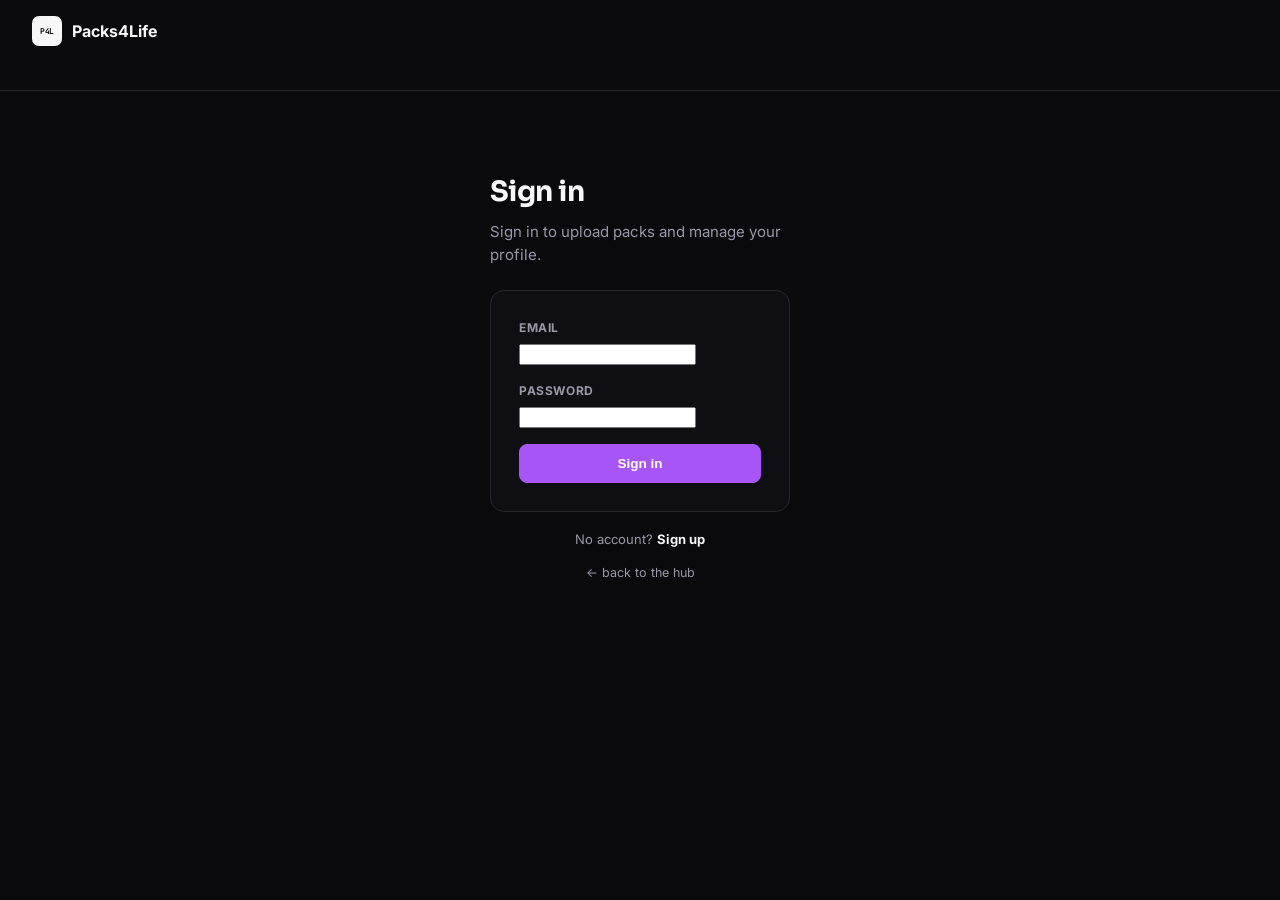
==== login.html @ b9a69ee3 "Black purple theme, categories, profiles, account switching, bug fixes" ====
<!DOCTYPE html>
<html lang="en">
<head>
<meta charset="UTF-8">
<meta name="viewport" content="width=device-width, initial-scale=1.0">
<title>Sign in — Packs4Life</title>
<link href="https://fonts.googleapis.com/css2?family=Sora:wght@600;700;800&family=Inter:wght@400;500;600;700&family=JetBrains+Mono:wght@500;700&display=swap" rel="stylesheet">
<link rel="stylesheet" href="/assets/style.css">
</head>
<body>
<div class="shell" style="grid-template-columns:1fr;">
  <div>
    <div class="topbar">
      <a class="brand" href="/index.html" style="text-decoration:none;">
        <div class="brand-mark"></div>
        <div><div class="brand-name">Packs4Life</div></div>
      </a>
    </div>

    <main class="main" style="max-width:380px;margin:0 auto;padding-top:80px;">
      <h1 style="font-size:28px;">Sign in</h1>
      <p style="color:var(--muted);margin-top:8px;">Sign in to upload packs and manage your profile.</p>

      <form class="panel" id="login-form" style="margin-top:24px;">
        <div class="field">
          <label for="email">Email</label>
          <input type="email" id="email" required autocomplete="email">
        </div>
        <div class="field">
          <label for="password">Password</label>
          <input type="password" id="password" required autocomplete="current-password">
        </div>
        <button type="submit" class="btn btn-primary" style="width:100%;justify-content:center;" id="submit-btn">Sign in</button>
        <div class="form-msg" id="form-msg"></div>
      </form>

      <p style="text-align:center;margin-top:18px;color:var(--muted);font-size:13px;">
        No account? <a href="/signup.html" style="color:var(--text);font-weight:700;">Sign up</a>
      </p>
      <a href="/index.html" style="display:block;text-align:center;margin-top:14px;color:var(--muted);font-size:12.5px;">← back to the hub</a>
    </main>
  </div>
</div>

<script>
const returnTo = new URLSearchParams(location.search).get("return_to") || "/profile.html";

document.getElementById("login-form").addEventListener("submit", async (e) => {
  e.preventDefault();
  const btn = document.getElementById("submit-btn");
  const msg = document.getElementById("form-msg");
  btn.disabled = true;
  btn.textContent = "Signing in…";

  try {
    const res = await fetch("/api/auth/login", {
      method: "POST",
      headers: { "content-type": "application/json" },
      body: JSON.stringify({
        email: document.getElementById("email").value.trim(),
        password: document.getElementById("password").value,
      }),
    });
    const data = await res.json();
    if (!res.ok) throw new Error(data.error || "Could not sign in.");
    location.href = returnTo;
  } catch (err) {
    msg.textContent = err.message;
    msg.className = "form-msg show err";
    btn.disabled = false;
    btn.textContent = "Sign in";
  }
});
</script>
</body>
</html>
---- assets/style.css ----
/* Packs4Life — design tokens
   =========================================================
   QUICK CUSTOMIZATION GUIDE
   - Colors: everything below in :root. --accent is the purple used
     for buttons, active states, and links throughout the site.
   - Fonts: swap the Google Fonts <link> in each HTML file's <head>,
     then update the font-family values just below.
   - Logo: the "P4L" mark is plain text in .brand-mark::before below —
     change the word or swap it for an <img> in the HTML instead.
   - Category badge colors are separate from the site accent, set
     further down under "category tags" — they stay fixed so packs
     are distinguishable regardless of the site theme.
   ========================================================= */
:root {
  --bg: #0a0a0d;
  --panel: #0f0f13;
  --panel-2: #15151a;
  --line: #26262e;
  --text: #f7f7f8;
  --muted: #9a97a8;
  --muted-2: #6f6c7d;
  --accent: #a855f7;
  --accent-hover: #9333ea;
  --accent-soft: #c084fc;
  --success: #22c55e;
  --warning: #facc15;
  --danger: #ef4444;

  /* old variable names kept as aliases so nothing else has to change */
  --lime: var(--accent);
  --lime-dim: var(--accent-hover);
  --teal: var(--accent-soft);
  --radius: 10px;
}

* { box-sizing: border-box; }

html { scroll-behavior: smooth; }

body {
  margin: 0;
  background: var(--bg);
  color: var(--text);
  font-family: 'Inter', system-ui, sans-serif;
  font-size: 15px;
  line-height: 1.5;
}

h1, h2, h3, h4 {
  font-family: 'Sora', 'Inter', sans-serif;
  margin: 0;
  letter-spacing: -0.02em;
}

a { color: inherit; text-decoration: none; }

.mono {
  font-family: 'JetBrains Mono', monospace;
  letter-spacing: 0.02em;
}

/* ---------- layout shell ---------- */
.shell {
  display: grid;
  grid-template-columns: 240px 1fr;
  min-height: 100vh;
}

.sidebar {
  background: var(--panel);
  border-right: 1px solid var(--line);
  padding: 22px 18px;
  display: flex;
  flex-direction: column;
  position: sticky;
  top: 0;
  height: 100vh;
}

.brand {
  display: flex;
  align-items: center;
  gap: 10px;
  margin-bottom: 28px;
}

.brand-mark {
  width: 30px;
  height: 30px;
  border-radius: 7px;
  background: var(--text);
  flex-shrink: 0;
  position: relative;
  display: flex;
  align-items: center;
  justify-content: center;
}
.brand-mark::before {
  content: "P4L";
  font-family: 'JetBrains Mono', monospace;
  font-size: 8px;
  font-weight: 700;
  letter-spacing: -0.03em;
  color: var(--bg);
}

.brand-name { font-size: 16px; font-weight: 700; }
.brand-sub { font-size: 11.5px; color: var(--muted); margin-top: 1px; }

.nav-label {
  font-size: 10.5px;
  letter-spacing: 0.12em;
  text-transform: uppercase;
  color: var(--muted);
  margin: 18px 8px 8px;
}

.nav-item {
  display: flex;
  align-items: center;
  gap: 10px;
  padding: 9px 10px;
  border-radius: 8px;
  color: var(--muted);
  font-size: 13.5px;
  font-weight: 600;
  margin-bottom: 2px;
}
.nav-item svg { width: 16px; height: 16px; opacity: 0.8; flex-shrink: 0; }
.nav-item:hover { background: var(--panel); color: var(--text); }
.nav-item.active {
  color: var(--text);
  background: rgba(168,85,247,0.08);
  border: 1px solid rgba(168,85,247,0.25);
}
.nav-item.active .dot { background: var(--lime); }
.dot { width: 6px; height: 6px; border-radius: 50%; background: var(--line); margin-left: auto; flex-shrink: 0; }

.sidebar-foot { margin-top: auto; }

.side-cta {
  display: flex;
  align-items: center;
  gap: 10px;
  padding: 11px 12px;
  border-radius: 9px;
  background: linear-gradient(135deg, rgba(168,85,247,0.12), rgba(168,85,247,0.08));
  border: 1px solid rgba(168,85,247,0.25);
  font-weight: 700;
  font-size: 13px;
}

/* ---------- topbar ---------- */
.topbar {
  display: flex;
  align-items: center;
  justify-content: space-between;
  padding: 16px 32px;
  border-bottom: 1px solid var(--line);
}
.tabs { display: flex; gap: 4px; }
.tab {
  padding: 7px 14px;
  border-radius: 7px;
  font-size: 13.5px;
  font-weight: 600;
  color: var(--muted);
  border: 1px solid transparent;
}
.tab.active { color: var(--lime); background: rgba(168,85,247,0.08); border-color: rgba(168,85,247,0.22); }
.tab:hover:not(.active) { color: var(--text); }

.status-pill {
  display: flex;
  align-items: center;
  gap: 6px;
  font-size: 11.5px;
  color: var(--muted);
  padding: 5px 10px;
  border: 1px solid var(--line);
  border-radius: 20px;
}
.status-pill .blip { width: 6px; height: 6px; border-radius: 50%; background: var(--success); box-shadow: 0 0 0 3px rgba(34,197,94,0.15); }

.main { padding: 48px 40px 80px; max-width: 1180px; }

/* ---------- hero ---------- */
.eyebrow {
  display: inline-flex;
  align-items: center;
  gap: 7px;
  font-size: 11px;
  font-weight: 700;
  letter-spacing: 0.08em;
  text-transform: uppercase;
  color: var(--lime);
  background: rgba(168,85,247,0.08);
  border: 1px solid rgba(168,85,247,0.22);
  padding: 6px 12px;
  border-radius: 20px;
}
.eyebrow .blip { width: 6px; height: 6px; border-radius: 50%; background: var(--lime); }

.hero h1 {
  font-size: 62px;
  font-weight: 800;
  margin-top: 20px;
  line-height: 1.02;
}
.hero h1 span { color: var(--lime); }

.hero p {
  color: var(--muted);
  max-width: 520px;
  margin-top: 16px;
  font-size: 15px;
}

.hero-actions { display: flex; gap: 10px; margin-top: 26px; }

.btn {
  display: inline-flex;
  align-items: center;
  gap: 8px;
  padding: 11px 18px;
  border-radius: 8px;
  font-weight: 700;
  font-size: 13.5px;
  border: 1px solid var(--line);
  cursor: pointer;
}
.btn-primary { background: var(--accent); color: #ffffff; border-color: var(--accent); box-shadow: 0 0 0 rgba(168,85,247,0); transition: background .15s ease, box-shadow .2s ease, border-color .15s ease; }
.btn-primary:hover { background: var(--accent-hover); border-color: var(--accent-hover); box-shadow: 0 0 24px rgba(168,85,247,0.35); }
.btn-ghost { background: transparent; color: var(--text); }
.btn-ghost:hover { border-color: var(--muted); }

/* stat strip */
.stat-strip {
  display: flex;
  gap: 40px;
  margin-top: 46px;
  padding-top: 26px;
  border-top: 1px solid var(--line);
}
.stat-num { font-family: 'JetBrains Mono', monospace; font-size: 24px; font-weight: 700; color: var(--text); }
.stat-label { font-size: 11.5px; color: var(--muted); margin-top: 2px; }

/* ---------- section header ---------- */
.section-head {
  display: flex;
  align-items: baseline;
  gap: 14px;
  margin: 64px 0 20px;
}
.section-head .kicker {
  font-size: 11px;
  letter-spacing: 0.12em;
  text-transform: uppercase;
  color: var(--muted);
  font-weight: 700;
}
.section-head .rule { flex: 1; height: 1px; background: var(--line); }
.section-head .action { font-size: 12.5px; color: var(--lime); font-weight: 700; }

/* ---------- pack grid / cards ---------- */
.grid {
  display: grid;
  grid-template-columns: repeat(auto-fill, minmax(270px, 1fr));
  gap: 16px;
}

.card {
  background: var(--panel-2);
  border: 1px solid var(--line);
  border-radius: var(--radius);
  padding: 20px;
  display: flex;
  flex-direction: column;
  gap: 10px;
  transition: border-color .15s ease, transform .15s ease, box-shadow .15s ease;
}
.card:hover {
  border-color: rgba(168,85,247,0.35);
  transform: translateY(-2px);
  box-shadow: 0 8px 24px rgba(0,0,0,0.35);
}

/* category tags — each category gets its own fixed color, independent
   of the site accent, so packs stay visually distinguishable at a
   glance in the grid. Add a new one by adding a .category-x rule here
   and an <option>/checkbox with data-category="x" in upload.html. */
.category-tags { display: flex; flex-wrap: wrap; gap: 6px; }
.cat-tag {
  display: inline-flex;
  align-items: center;
  gap: 5px;
  font-size: 10.5px;
  font-weight: 700;
  padding: 3px 9px;
  border-radius: 20px;
  border: 1px solid var(--line);
}
.cat-tag.category-pvp { color: #4ade80; background: rgba(74,222,128,0.1); border-color: rgba(74,222,128,0.3); }
.cat-tag.category-fps { color: #60a5fa; background: rgba(96,165,250,0.1); border-color: rgba(96,165,250,0.3); }
.cat-tag.category-gui { color: #c084fc; background: rgba(192,132,252,0.1); border-color: rgba(192,132,252,0.3); }
.cat-tag.category-faithful { color: #fb923c; background: rgba(251,146,60,0.1); border-color: rgba(251,146,60,0.3); }
.cat-tag.category-horror { color: #f87171; background: rgba(248,113,113,0.1); border-color: rgba(248,113,113,0.3); }

.category-picker { display: flex; flex-wrap: wrap; gap: 8px; }
.category-option {
  display: inline-flex;
  align-items: center;
  gap: 6px;
  padding: 8px 12px;
  border-radius: 8px;
  border: 1px solid var(--line);
  background: var(--bg);
  font-size: 12.5px;
  font-weight: 600;
  color: var(--muted);
  cursor: pointer;
}
.category-option input { accent-color: var(--accent); }
.category-option.checked { color: var(--text); border-color: rgba(168,85,247,0.4); background: rgba(168,85,247,0.08); }

.card-top { display: flex; align-items: center; justify-content: space-between; gap: 8px; }

.tag {
  font-size: 10.5px;
  font-weight: 700;
  letter-spacing: 0.06em;
  text-transform: uppercase;
  padding: 4px 9px;
  border-radius: 20px;
  background: rgba(168,85,247,0.1);
  color: var(--lime);
  border: 1px solid rgba(168,85,247,0.22);
}
.tag.muted { background: var(--panel-2); color: var(--muted); border-color: var(--line); }

.pixel-icon { display: grid; grid-template-columns: repeat(4,5px); grid-template-rows: repeat(4,5px); gap: 1px; flex-shrink: 0; }
.pixel-icon i { display: block; border-radius: 1px; background: var(--line); }

.card h3 { font-size: 17px; font-weight: 700; }
.card p { color: var(--muted); font-size: 13px; margin: 0; flex: 1; }

.card-meta {
  display: flex;
  align-items: center;
  gap: 12px;
  font-size: 11.5px;
  color: var(--muted);
  font-family: 'JetBrains Mono', monospace;
  border-top: 1px solid var(--line);
  padding-top: 10px;
  margin-top: 2px;
}
.card-meta span { display: flex; align-items: center; gap: 5px; }

.card-cta {
  color: var(--lime);
  font-weight: 700;
  font-size: 13px;
  display: flex;
  align-items: center;
  gap: 6px;
}

.card.disabled { opacity: 0.5; }
.card.disabled:hover { transform: none; border-color: var(--line); }

/* ---------- links row ---------- */
.link-row { display: grid; grid-template-columns: 1fr 1fr; gap: 14px; }
.link-card {
  display: flex;
  align-items: center;
  justify-content: space-between;
  padding: 16px 18px;
  background: var(--panel);
  border: 1px solid var(--line);
  border-radius: var(--radius);
}
.link-card:hover { border-color: rgba(168,85,247,0.3); }
.link-left { display: flex; align-items: center; gap: 12px; }
.link-icon {
  width: 36px; height: 36px; border-radius: 8px;
  display: flex; align-items: center; justify-content: center;
  background: rgba(168,85,247,0.1); color: var(--lime);
}
.link-title { font-weight: 700; font-size: 13.5px; }
.link-sub { font-size: 12px; color: var(--muted); }

/* ---------- upload panel ---------- */
.panel {
  background: var(--panel);
  border: 1px solid var(--line);
  border-radius: 14px;
  padding: 28px;
}

.field { margin-bottom: 16px; }
.field label {
  display: block;
  font-size: 12px;
  font-weight: 700;
  color: var(--muted);
  margin-bottom: 6px;
  text-transform: uppercase;
  letter-spacing: 0.05em;
}
.field input[type=text],
.field textarea,
.field select {
  width: 100%;
  background: var(--bg);
  border: 1px solid var(--line);
  border-radius: 8px;
  padding: 10px 12px;
  color: var(--text);
  font-family: inherit;
  font-size: 13.5px;
}
.field textarea { resize: vertical; min-height: 80px; }
.field input:focus, .field textarea:focus, .field select:focus {
  outline: none; border-color: var(--lime);
}

.dropzone {
  border: 1.5px dashed var(--line);
  border-radius: 10px;
  padding: 30px 20px;
  text-align: center;
  cursor: pointer;
  transition: border-color .15s ease, background .15s ease;
}
.dropzone:hover, .dropzone.drag { border-color: var(--lime); background: rgba(168,85,247,0.04); }
.dropzone .zip-name { color: var(--lime); font-weight: 700; margin-top: 6px; font-size: 13px; }
.dropzone p { color: var(--muted); font-size: 12.5px; margin: 4px 0 0; }

.form-msg { font-size: 13px; margin-top: 14px; padding: 10px 12px; border-radius: 8px; display: none; }
.form-msg.show { display: block; }
.form-msg.ok { background: rgba(34,197,94,0.1); color: var(--success); border: 1px solid rgba(34,197,94,0.25); }
.form-msg.err { background: rgba(239,68,68,0.1); color: var(--danger); border: 1px solid rgba(239,68,68,0.25); }

.progress-track { height: 6px; background: var(--bg); border-radius: 20px; overflow: hidden; margin-top: 12px; display: none; }
.progress-track.show { display: block; }
.progress-fill { height: 100%; width: 0%; background: linear-gradient(90deg, var(--lime), var(--teal)); transition: width .15s ease; }

/* search / filter bar */
.filter-bar { display: flex; gap: 10px; margin-bottom: 22px; flex-wrap: wrap; }
.filter-bar input[type=search] {
  flex: 1; min-width: 200px;
  background: var(--panel); border: 1px solid var(--line);
  border-radius: 8px; padding: 10px 14px; color: var(--text); font-size: 13.5px;
}
.filter-bar input[type=search]:focus { outline: none; border-color: var(--lime); }
.chip {
  padding: 9px 14px; border-radius: 8px; border: 1px solid var(--line);
  color: var(--muted); font-size: 12.5px; font-weight: 700; cursor: pointer; background: var(--panel);
}
.chip.active { color: var(--lime); border-color: rgba(168,85,247,0.4); background: rgba(168,85,247,0.08); }

.empty-state { text-align: center; padding: 60px 20px; color: var(--muted); }
.empty-state h3 { color: var(--text); margin-bottom: 6px; }

footer.foot { border-top: 1px solid var(--line); padding: 20px 32px; color: var(--muted); font-size: 12px; display: flex; justify-content: space-between; }

@media (max-width: 860px) {
  .shell { grid-template-columns: 1fr; }
  .sidebar { position: relative; height: auto; }
  .hero h1 { font-size: 40px; }
  .link-row { grid-template-columns: 1fr; }
  .main { padding: 28px 18px 60px; }
}

@media (prefers-reduced-motion: reduce) {
  * { transition: none !important; scroll-behavior: auto !important; }
}
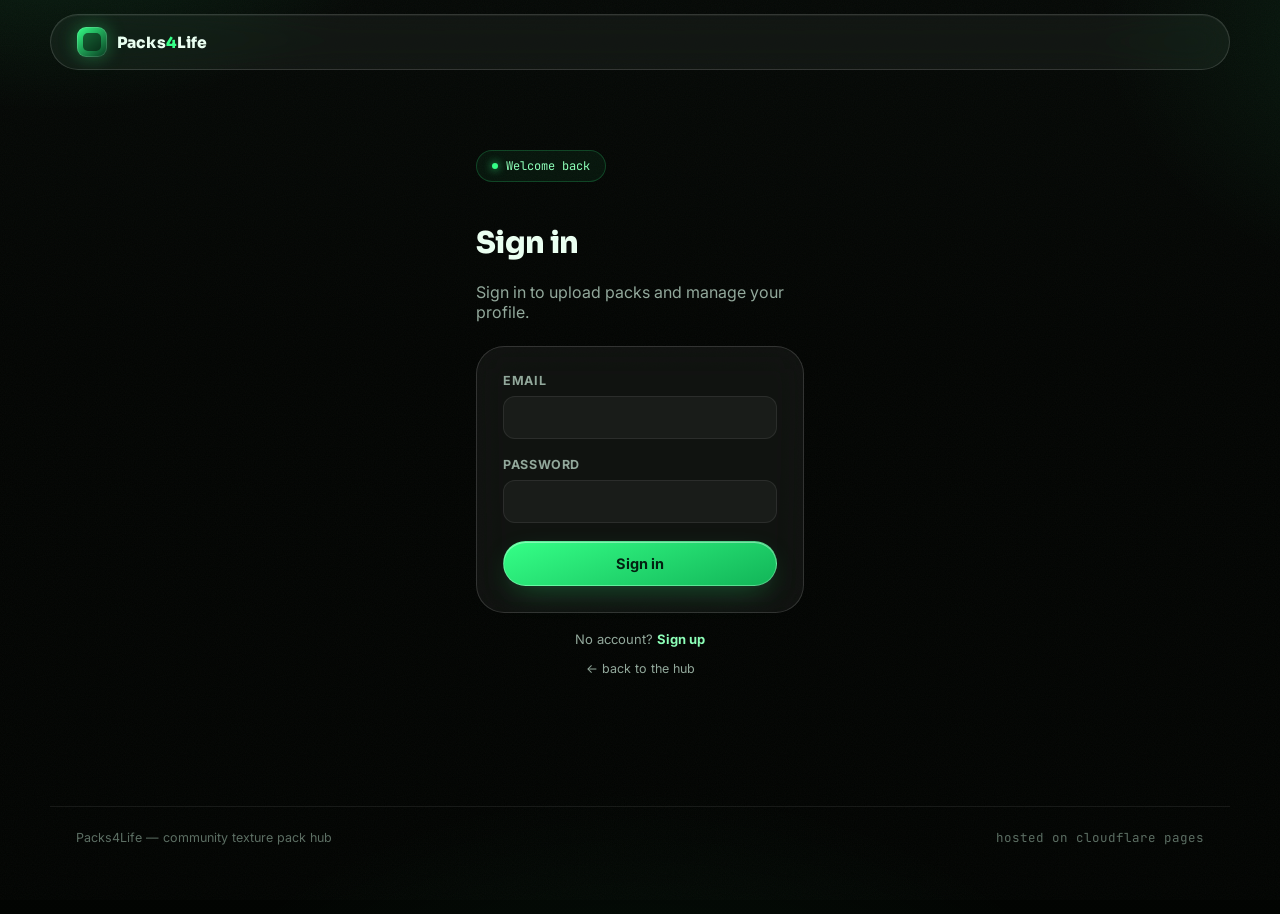
==== commit f74a48f0: "Full redesign: liquid glass theme" ====
--- a/login.html
+++ b/login.html
@@ -8,38 +8,42 @@
 <link rel="stylesheet" href="/assets/style.css">
 </head>
 <body>
-<div class="shell" style="grid-template-columns:1fr;">
-  <div>
-    <div class="topbar">
-      <a class="brand" href="/index.html" style="text-decoration:none;">
-        <div class="brand-mark"></div>
-        <div><div class="brand-name">Packs4Life</div></div>
-      </a>
-    </div>
+<div class="shell">
+  <div class="topbar glass">
+    <a class="brand" href="/index.html" style="text-decoration:none;">
+      <div class="brand-mark"></div>
+      <div class="brand-name">Packs<span>4</span>Life</div>
+    </a>
+  </div>
 
-    <main class="main" style="max-width:380px;margin:0 auto;padding-top:80px;">
-      <h1 style="font-size:28px;">Sign in</h1>
-      <p style="color:var(--muted);margin-top:8px;">Sign in to upload packs and manage your profile.</p>
+  <main class="main" style="max-width:380px;margin:0 auto;padding-top:80px;">
+    <span class="eyebrow"><span class="blip"></span> Welcome back</span>
+    <h1 style="font-family:var(--font-display);font-weight:800;font-size:30px;margin-top:16px;letter-spacing:-.02em;">Sign in</h1>
+    <p style="color:var(--muted);margin-top:8px;">Sign in to upload packs and manage your profile.</p>
 
-      <form class="panel" id="login-form" style="margin-top:24px;">
-        <div class="field">
-          <label for="email">Email</label>
-          <input type="email" id="email" required autocomplete="email">
-        </div>
-        <div class="field">
-          <label for="password">Password</label>
-          <input type="password" id="password" required autocomplete="current-password">
-        </div>
-        <button type="submit" class="btn btn-primary" style="width:100%;justify-content:center;" id="submit-btn">Sign in</button>
-        <div class="form-msg" id="form-msg"></div>
-      </form>
+    <form class="panel" id="login-form" style="margin-top:24px;">
+      <div class="field">
+        <label for="email">Email</label>
+        <input type="email" id="email" required autocomplete="email">
+      </div>
+      <div class="field">
+        <label for="password">Password</label>
+        <input type="password" id="password" required autocomplete="current-password">
+      </div>
+      <button type="submit" class="btn btn-primary" style="width:100%;justify-content:center;" id="submit-btn">Sign in</button>
+      <div class="form-msg" id="form-msg"></div>
+    </form>
 
-      <p style="text-align:center;margin-top:18px;color:var(--muted);font-size:13px;">
-        No account? <a href="/signup.html" style="color:var(--text);font-weight:700;">Sign up</a>
-      </p>
-      <a href="/index.html" style="display:block;text-align:center;margin-top:14px;color:var(--muted);font-size:12.5px;">← back to the hub</a>
-    </main>
-  </div>
+    <p style="text-align:center;margin-top:18px;color:var(--muted);font-size:13px;">
+      No account? <a href="/signup.html" style="color:var(--green-soft);font-weight:700;">Sign up</a>
+    </p>
+    <a href="/index.html" style="display:block;text-align:center;margin-top:14px;color:var(--muted);font-size:12.5px;">← back to the hub</a>
+  </main>
+
+  <footer class="foot">
+    <span>Packs4Life — community texture pack hub</span>
+    <span class="mono">hosted on cloudflare pages</span>
+  </footer>
 </div>
 
 <script>
--- a/assets/style.css
+++ b/assets/style.css
@@ -1,478 +1,354 @@
-/* Packs4Life — design tokens
-   =========================================================
-   QUICK CUSTOMIZATION GUIDE
-   - Colors: everything below in :root. --accent is the purple used
-     for buttons, active states, and links throughout the site.
-   - Fonts: swap the Google Fonts <link> in each HTML file's <head>,
-     then update the font-family values just below.
-   - Logo: the "P4L" mark is plain text in .brand-mark::before below —
-     change the word or swap it for an <img> in the HTML instead.
-   - Category badge colors are separate from the site accent, set
-     further down under "category tags" — they stay fixed so packs
-     are distinguishable regardless of the site theme.
-   ========================================================= */
-:root {
-  --bg: #0a0a0d;
-  --panel: #0f0f13;
-  --panel-2: #15151a;
-  --line: #26262e;
-  --text: #f7f7f8;
-  --muted: #9a97a8;
-  --muted-2: #6f6c7d;
-  --accent: #a855f7;
-  --accent-hover: #9333ea;
-  --accent-soft: #c084fc;
-  --success: #22c55e;
-  --warning: #facc15;
-  --danger: #ef4444;
-
-  /* old variable names kept as aliases so nothing else has to change */
-  --lime: var(--accent);
-  --lime-dim: var(--accent-hover);
-  --teal: var(--accent-soft);
-  --radius: 10px;
-}
-
-* { box-sizing: border-box; }
-
-html { scroll-behavior: smooth; }
-
-body {
-  margin: 0;
-  background: var(--bg);
+/* ==========================================================================
+   Packs4Life — Liquid Glass theme (v2, full redo)
+   Black + Green (primary) / White (accent)
+   ========================================================================== */
+
+:root{
+  --bg-0: #030503;
+  --bg-1: #060a07;
+
+  --green: #35ff87;
+  --green-soft: #8dffb8;
+  --green-dim: #12b558;
+  --green-deep: #073a1f;
+  --green-glow: rgba(53,255,135,.35);
+
+  --white: #f4fff7;
+  --text: #eafff1;
+  --muted: #92a89b;
+  --muted-dim: #5c6e63;
+  --line: rgba(255,255,255,.1);
+
+  --glass: rgba(255,255,255,.05);
+  --glass-strong: rgba(255,255,255,.09);
+  --glass-border: rgba(255,255,255,.14);
+  --glass-border-soft: rgba(255,255,255,.08);
+
+  --radius-lg: 28px;
+  --radius-md: 18px;
+  --radius-sm: 12px;
+
+  --font-display: 'Sora', system-ui, sans-serif;
+  --font-body: 'Inter', system-ui, sans-serif;
+  --font-mono: 'JetBrains Mono', ui-monospace, monospace;
+
+  --spectrum: linear-gradient(90deg,
+    #ff5f6d, #ffc371, #f6ff5f, #7dffb3, #35ff87, #5fd0ff, #7d8bff, #d15fff, #ff5fa8, #ff5f6d);
+}
+
+*{ box-sizing: border-box; }
+html{ scroll-behavior: smooth; }
+
+body{
+  margin:0; min-height:100vh;
+  font-family: var(--font-body);
   color: var(--text);
-  font-family: 'Inter', system-ui, sans-serif;
-  font-size: 15px;
-  line-height: 1.5;
-}
-
-h1, h2, h3, h4 {
-  font-family: 'Sora', 'Inter', sans-serif;
-  margin: 0;
-  letter-spacing: -0.02em;
-}
-
-a { color: inherit; text-decoration: none; }
-
-.mono {
-  font-family: 'JetBrains Mono', monospace;
-  letter-spacing: 0.02em;
-}
-
-/* ---------- layout shell ---------- */
-.shell {
-  display: grid;
-  grid-template-columns: 240px 1fr;
-  min-height: 100vh;
-}
-
-.sidebar {
-  background: var(--panel);
-  border-right: 1px solid var(--line);
-  padding: 22px 18px;
-  display: flex;
-  flex-direction: column;
-  position: sticky;
-  top: 0;
-  height: 100vh;
-}
-
-.brand {
-  display: flex;
-  align-items: center;
-  gap: 10px;
-  margin-bottom: 28px;
-}
-
-.brand-mark {
-  width: 30px;
-  height: 30px;
-  border-radius: 7px;
-  background: var(--text);
-  flex-shrink: 0;
-  position: relative;
-  display: flex;
-  align-items: center;
-  justify-content: center;
-}
-.brand-mark::before {
-  content: "P4L";
-  font-family: 'JetBrains Mono', monospace;
-  font-size: 8px;
-  font-weight: 700;
-  letter-spacing: -0.03em;
-  color: var(--bg);
-}
-
-.brand-name { font-size: 16px; font-weight: 700; }
-.brand-sub { font-size: 11.5px; color: var(--muted); margin-top: 1px; }
-
-.nav-label {
-  font-size: 10.5px;
-  letter-spacing: 0.12em;
-  text-transform: uppercase;
-  color: var(--muted);
-  margin: 18px 8px 8px;
-}
-
-.nav-item {
-  display: flex;
-  align-items: center;
-  gap: 10px;
-  padding: 9px 10px;
-  border-radius: 8px;
-  color: var(--muted);
-  font-size: 13.5px;
-  font-weight: 600;
-  margin-bottom: 2px;
-}
-.nav-item svg { width: 16px; height: 16px; opacity: 0.8; flex-shrink: 0; }
-.nav-item:hover { background: var(--panel); color: var(--text); }
-.nav-item.active {
-  color: var(--text);
-  background: rgba(168,85,247,0.08);
-  border: 1px solid rgba(168,85,247,0.25);
-}
-.nav-item.active .dot { background: var(--lime); }
-.dot { width: 6px; height: 6px; border-radius: 50%; background: var(--line); margin-left: auto; flex-shrink: 0; }
-
-.sidebar-foot { margin-top: auto; }
-
-.side-cta {
-  display: flex;
-  align-items: center;
-  gap: 10px;
-  padding: 11px 12px;
-  border-radius: 9px;
-  background: linear-gradient(135deg, rgba(168,85,247,0.12), rgba(168,85,247,0.08));
-  border: 1px solid rgba(168,85,247,0.25);
-  font-weight: 700;
-  font-size: 13px;
-}
-
-/* ---------- topbar ---------- */
-.topbar {
-  display: flex;
-  align-items: center;
-  justify-content: space-between;
-  padding: 16px 32px;
-  border-bottom: 1px solid var(--line);
-}
-.tabs { display: flex; gap: 4px; }
-.tab {
-  padding: 7px 14px;
-  border-radius: 7px;
-  font-size: 13.5px;
-  font-weight: 600;
-  color: var(--muted);
-  border: 1px solid transparent;
-}
-.tab.active { color: var(--lime); background: rgba(168,85,247,0.08); border-color: rgba(168,85,247,0.22); }
-.tab:hover:not(.active) { color: var(--text); }
-
-.status-pill {
-  display: flex;
-  align-items: center;
-  gap: 6px;
-  font-size: 11.5px;
-  color: var(--muted);
-  padding: 5px 10px;
-  border: 1px solid var(--line);
-  border-radius: 20px;
-}
-.status-pill .blip { width: 6px; height: 6px; border-radius: 50%; background: var(--success); box-shadow: 0 0 0 3px rgba(34,197,94,0.15); }
-
-.main { padding: 48px 40px 80px; max-width: 1180px; }
-
-/* ---------- hero ---------- */
-.eyebrow {
-  display: inline-flex;
-  align-items: center;
-  gap: 7px;
-  font-size: 11px;
-  font-weight: 700;
-  letter-spacing: 0.08em;
-  text-transform: uppercase;
-  color: var(--lime);
-  background: rgba(168,85,247,0.08);
-  border: 1px solid rgba(168,85,247,0.22);
-  padding: 6px 12px;
-  border-radius: 20px;
-}
-.eyebrow .blip { width: 6px; height: 6px; border-radius: 50%; background: var(--lime); }
-
-.hero h1 {
-  font-size: 62px;
-  font-weight: 800;
-  margin-top: 20px;
-  line-height: 1.02;
-}
-.hero h1 span { color: var(--lime); }
-
-.hero p {
-  color: var(--muted);
-  max-width: 520px;
-  margin-top: 16px;
-  font-size: 15px;
-}
-
-.hero-actions { display: flex; gap: 10px; margin-top: 26px; }
-
-.btn {
-  display: inline-flex;
-  align-items: center;
-  gap: 8px;
-  padding: 11px 18px;
-  border-radius: 8px;
-  font-weight: 700;
-  font-size: 13.5px;
-  border: 1px solid var(--line);
-  cursor: pointer;
-}
-.btn-primary { background: var(--accent); color: #ffffff; border-color: var(--accent); box-shadow: 0 0 0 rgba(168,85,247,0); transition: background .15s ease, box-shadow .2s ease, border-color .15s ease; }
-.btn-primary:hover { background: var(--accent-hover); border-color: var(--accent-hover); box-shadow: 0 0 24px rgba(168,85,247,0.35); }
-.btn-ghost { background: transparent; color: var(--text); }
-.btn-ghost:hover { border-color: var(--muted); }
-
-/* stat strip */
-.stat-strip {
-  display: flex;
-  gap: 40px;
-  margin-top: 46px;
-  padding-top: 26px;
-  border-top: 1px solid var(--line);
-}
-.stat-num { font-family: 'JetBrains Mono', monospace; font-size: 24px; font-weight: 700; color: var(--text); }
-.stat-label { font-size: 11.5px; color: var(--muted); margin-top: 2px; }
-
-/* ---------- section header ---------- */
-.section-head {
-  display: flex;
-  align-items: baseline;
-  gap: 14px;
-  margin: 64px 0 20px;
-}
-.section-head .kicker {
-  font-size: 11px;
-  letter-spacing: 0.12em;
-  text-transform: uppercase;
-  color: var(--muted);
-  font-weight: 700;
-}
-.section-head .rule { flex: 1; height: 1px; background: var(--line); }
-.section-head .action { font-size: 12.5px; color: var(--lime); font-weight: 700; }
-
-/* ---------- pack grid / cards ---------- */
-.grid {
-  display: grid;
-  grid-template-columns: repeat(auto-fill, minmax(270px, 1fr));
-  gap: 16px;
-}
-
-.card {
-  background: var(--panel-2);
-  border: 1px solid var(--line);
-  border-radius: var(--radius);
-  padding: 20px;
-  display: flex;
-  flex-direction: column;
-  gap: 10px;
-  transition: border-color .15s ease, transform .15s ease, box-shadow .15s ease;
-}
-.card:hover {
-  border-color: rgba(168,85,247,0.35);
-  transform: translateY(-2px);
-  box-shadow: 0 8px 24px rgba(0,0,0,0.35);
-}
-
-/* category tags — each category gets its own fixed color, independent
-   of the site accent, so packs stay visually distinguishable at a
-   glance in the grid. Add a new one by adding a .category-x rule here
-   and an <option>/checkbox with data-category="x" in upload.html. */
-.category-tags { display: flex; flex-wrap: wrap; gap: 6px; }
-.cat-tag {
-  display: inline-flex;
-  align-items: center;
-  gap: 5px;
-  font-size: 10.5px;
-  font-weight: 700;
-  padding: 3px 9px;
-  border-radius: 20px;
-  border: 1px solid var(--line);
-}
-.cat-tag.category-pvp { color: #4ade80; background: rgba(74,222,128,0.1); border-color: rgba(74,222,128,0.3); }
-.cat-tag.category-fps { color: #60a5fa; background: rgba(96,165,250,0.1); border-color: rgba(96,165,250,0.3); }
-.cat-tag.category-gui { color: #c084fc; background: rgba(192,132,252,0.1); border-color: rgba(192,132,252,0.3); }
-.cat-tag.category-faithful { color: #fb923c; background: rgba(251,146,60,0.1); border-color: rgba(251,146,60,0.3); }
-.cat-tag.category-horror { color: #f87171; background: rgba(248,113,113,0.1); border-color: rgba(248,113,113,0.3); }
-
-.category-picker { display: flex; flex-wrap: wrap; gap: 8px; }
-.category-option {
-  display: inline-flex;
-  align-items: center;
-  gap: 6px;
-  padding: 8px 12px;
-  border-radius: 8px;
-  border: 1px solid var(--line);
-  background: var(--bg);
-  font-size: 12.5px;
-  font-weight: 600;
-  color: var(--muted);
-  cursor: pointer;
-}
-.category-option input { accent-color: var(--accent); }
-.category-option.checked { color: var(--text); border-color: rgba(168,85,247,0.4); background: rgba(168,85,247,0.08); }
-
-.card-top { display: flex; align-items: center; justify-content: space-between; gap: 8px; }
-
-.tag {
-  font-size: 10.5px;
-  font-weight: 700;
-  letter-spacing: 0.06em;
-  text-transform: uppercase;
-  padding: 4px 9px;
-  border-radius: 20px;
-  background: rgba(168,85,247,0.1);
-  color: var(--lime);
-  border: 1px solid rgba(168,85,247,0.22);
-}
-.tag.muted { background: var(--panel-2); color: var(--muted); border-color: var(--line); }
-
-.pixel-icon { display: grid; grid-template-columns: repeat(4,5px); grid-template-rows: repeat(4,5px); gap: 1px; flex-shrink: 0; }
-.pixel-icon i { display: block; border-radius: 1px; background: var(--line); }
-
-.card h3 { font-size: 17px; font-weight: 700; }
-.card p { color: var(--muted); font-size: 13px; margin: 0; flex: 1; }
-
-.card-meta {
-  display: flex;
-  align-items: center;
-  gap: 12px;
-  font-size: 11.5px;
-  color: var(--muted);
-  font-family: 'JetBrains Mono', monospace;
-  border-top: 1px solid var(--line);
-  padding-top: 10px;
-  margin-top: 2px;
-}
-.card-meta span { display: flex; align-items: center; gap: 5px; }
-
-.card-cta {
-  color: var(--lime);
-  font-weight: 700;
-  font-size: 13px;
-  display: flex;
-  align-items: center;
-  gap: 6px;
-}
-
-.card.disabled { opacity: 0.5; }
-.card.disabled:hover { transform: none; border-color: var(--line); }
-
-/* ---------- links row ---------- */
-.link-row { display: grid; grid-template-columns: 1fr 1fr; gap: 14px; }
-.link-card {
-  display: flex;
-  align-items: center;
-  justify-content: space-between;
-  padding: 16px 18px;
-  background: var(--panel);
-  border: 1px solid var(--line);
-  border-radius: var(--radius);
-}
-.link-card:hover { border-color: rgba(168,85,247,0.3); }
-.link-left { display: flex; align-items: center; gap: 12px; }
-.link-icon {
-  width: 36px; height: 36px; border-radius: 8px;
-  display: flex; align-items: center; justify-content: center;
-  background: rgba(168,85,247,0.1); color: var(--lime);
-}
-.link-title { font-weight: 700; font-size: 13.5px; }
-.link-sub { font-size: 12px; color: var(--muted); }
-
-/* ---------- upload panel ---------- */
-.panel {
-  background: var(--panel);
-  border: 1px solid var(--line);
-  border-radius: 14px;
-  padding: 28px;
-}
-
-.field { margin-bottom: 16px; }
-.field label {
-  display: block;
-  font-size: 12px;
-  font-weight: 700;
-  color: var(--muted);
-  margin-bottom: 6px;
-  text-transform: uppercase;
-  letter-spacing: 0.05em;
-}
-.field input[type=text],
-.field textarea,
-.field select {
-  width: 100%;
-  background: var(--bg);
-  border: 1px solid var(--line);
-  border-radius: 8px;
-  padding: 10px 12px;
-  color: var(--text);
-  font-family: inherit;
-  font-size: 13.5px;
-}
-.field textarea { resize: vertical; min-height: 80px; }
-.field input:focus, .field textarea:focus, .field select:focus {
-  outline: none; border-color: var(--lime);
-}
-
-.dropzone {
-  border: 1.5px dashed var(--line);
-  border-radius: 10px;
-  padding: 30px 20px;
-  text-align: center;
-  cursor: pointer;
-  transition: border-color .15s ease, background .15s ease;
-}
-.dropzone:hover, .dropzone.drag { border-color: var(--lime); background: rgba(168,85,247,0.04); }
-.dropzone .zip-name { color: var(--lime); font-weight: 700; margin-top: 6px; font-size: 13px; }
-.dropzone p { color: var(--muted); font-size: 12.5px; margin: 4px 0 0; }
-
-.form-msg { font-size: 13px; margin-top: 14px; padding: 10px 12px; border-radius: 8px; display: none; }
-.form-msg.show { display: block; }
-.form-msg.ok { background: rgba(34,197,94,0.1); color: var(--success); border: 1px solid rgba(34,197,94,0.25); }
-.form-msg.err { background: rgba(239,68,68,0.1); color: var(--danger); border: 1px solid rgba(239,68,68,0.25); }
-
-.progress-track { height: 6px; background: var(--bg); border-radius: 20px; overflow: hidden; margin-top: 12px; display: none; }
-.progress-track.show { display: block; }
-.progress-fill { height: 100%; width: 0%; background: linear-gradient(90deg, var(--lime), var(--teal)); transition: width .15s ease; }
-
-/* search / filter bar */
-.filter-bar { display: flex; gap: 10px; margin-bottom: 22px; flex-wrap: wrap; }
-.filter-bar input[type=search] {
-  flex: 1; min-width: 200px;
-  background: var(--panel); border: 1px solid var(--line);
-  border-radius: 8px; padding: 10px 14px; color: var(--text); font-size: 13.5px;
-}
-.filter-bar input[type=search]:focus { outline: none; border-color: var(--lime); }
-.chip {
-  padding: 9px 14px; border-radius: 8px; border: 1px solid var(--line);
-  color: var(--muted); font-size: 12.5px; font-weight: 700; cursor: pointer; background: var(--panel);
-}
-.chip.active { color: var(--lime); border-color: rgba(168,85,247,0.4); background: rgba(168,85,247,0.08); }
-
-.empty-state { text-align: center; padding: 60px 20px; color: var(--muted); }
-.empty-state h3 { color: var(--text); margin-bottom: 6px; }
-
-footer.foot { border-top: 1px solid var(--line); padding: 20px 32px; color: var(--muted); font-size: 12px; display: flex; justify-content: space-between; }
-
-@media (max-width: 860px) {
-  .shell { grid-template-columns: 1fr; }
-  .sidebar { position: relative; height: auto; }
-  .hero h1 { font-size: 40px; }
-  .link-row { grid-template-columns: 1fr; }
-  .main { padding: 28px 18px 60px; }
-}
-
-@media (prefers-reduced-motion: reduce) {
-  * { transition: none !important; scroll-behavior: auto !important; }
-}
+  background: var(--bg-0);
+  -webkit-font-smoothing: antialiased;
+}
+
+body::before{
+  content:""; position: fixed; inset: -10%; z-index:-2;
+  background:
+    radial-gradient(650px 480px at 12% -8%, rgba(53,255,135,.16), transparent 60%),
+    radial-gradient(700px 520px at 105% 10%, rgba(53,255,135,.10), transparent 55%),
+    radial-gradient(900px 700px at 50% 120%, rgba(53,255,135,.08), transparent 60%),
+    linear-gradient(180deg, var(--bg-1), var(--bg-0) 40%, #020402 100%);
+  pointer-events: none;
+}
+body::after{
+  content:""; position: fixed; inset:0; z-index:-1; opacity:.035; pointer-events:none;
+  background-image: url("data:image/svg+xml,%3Csvg xmlns='http://www.w3.org/2000/svg' width='120' height='120'%3E%3Cfilter id='n'%3E%3CfeTurbulence type='fractalNoise' baseFrequency='0.9' numOctaves='2' stitchTiles='stitch'/%3E%3C/filter%3E%3Crect width='100%25' height='100%25' filter='url(%23n)'/%3E%3C/svg%3E");
+}
+
+a{ color: inherit; text-decoration:none; }
+button{ font-family: inherit; }
+::selection{ background: var(--green-deep); color: var(--white); }
+.mono{ font-family: var(--font-mono); }
+
+::-webkit-scrollbar{ width:10px; height:10px; }
+::-webkit-scrollbar-track{ background: transparent; }
+::-webkit-scrollbar-thumb{ background: rgba(53,255,135,.22); border-radius:10px; }
+
+/* ==========================================================================
+   Topbar (replaces the old sidebar shell everywhere)
+   ========================================================================== */
+.topbar{
+  position: sticky; top:0; z-index: 50;
+  display:flex; align-items:center; justify-content:space-between; gap:16px;
+  padding: 12px 26px; margin: 14px auto 0; max-width: 1180px;
+  border-radius: 999px;
+  background: var(--glass); border: 1px solid var(--glass-border);
+  backdrop-filter: blur(22px) saturate(160%);
+  -webkit-backdrop-filter: blur(22px) saturate(160%);
+  box-shadow: 0 1px 0 rgba(255,255,255,.04) inset, 0 20px 40px -28px rgba(0,0,0,.7);
+}
+.topbar-left{ display:flex; align-items:center; gap:10px; }
+.brand{ display:flex; align-items:center; gap:10px; }
+.brand-mark{
+  width:30px; height:30px; border-radius:9px;
+  background: linear-gradient(140deg, var(--green) 0%, var(--green-deep) 100%);
+  box-shadow: 0 0 0 1px rgba(255,255,255,.14) inset, 0 0 18px var(--green-glow);
+  position:relative; flex:none;
+}
+.brand-mark::after{
+  content:""; position:absolute; inset:6px; border-radius:5px;
+  background: rgba(3,5,3,.55); backdrop-filter: blur(2px);
+}
+.brand-name{ font-family: var(--font-display); font-weight:800; font-size:15.5px; letter-spacing:.01em; }
+.brand-name span{ color: var(--green); }
+
+.tabs{ display:flex; align-items:center; gap:4px; }
+.tab{
+  padding:8px 15px; border-radius:999px; font-size:13.5px; font-weight:600; color: var(--muted);
+  transition: color .18s ease, background .18s ease;
+}
+.tab:hover{ color: var(--white); background: rgba(255,255,255,.06); }
+.tab.active{ color: var(--bg-0); background: var(--green); box-shadow: 0 0 22px var(--green-glow); }
+
+.status-pill{
+  display:flex; align-items:center; gap:7px; padding:7px 13px; border-radius:999px;
+  font-size:12.5px; font-family: var(--font-body); font-weight:600; color: var(--muted);
+  background: rgba(255,255,255,.04); border:1px solid var(--glass-border-soft);
+}
+.blip{ width:6px; height:6px; border-radius:50%; background: var(--green); box-shadow:0 0 8px var(--green); flex:none;
+  animation: blip 2.4s ease-in-out infinite; }
+@keyframes blip{ 0%,100%{ opacity:1; } 50%{ opacity:.35; } }
+
+@media (prefers-reduced-motion: reduce){ .blip{ animation:none !important; } }
+
+/* ==========================================================================
+   Page shell
+   ========================================================================== */
+.shell{ display:block; }
+.main{ max-width:1180px; margin:0 auto; padding: 0 26px 90px; }
+
+.glass{
+  background: var(--glass); border: 1px solid var(--glass-border);
+  backdrop-filter: blur(20px) saturate(160%); -webkit-backdrop-filter: blur(20px) saturate(160%);
+  box-shadow: 0 1px 0 rgba(255,255,255,.05) inset, 0 30px 60px -35px rgba(0,0,0,.8);
+}
+
+/* ==========================================================================
+   Buttons / chips / tags
+   ========================================================================== */
+.btn{
+  display:inline-flex; align-items:center; justify-content:center; gap:8px;
+  padding: 13px 22px; border-radius: 999px; font-size: 14.5px; font-weight: 700;
+  border: 1px solid var(--glass-border); cursor: pointer;
+  transition: transform .16s ease, box-shadow .16s ease, background .16s ease, border-color .16s ease;
+  white-space: nowrap;
+}
+.btn:active{ transform: scale(.97); }
+.btn:disabled{ opacity:.6; cursor:default; }
+.btn-primary{
+  background: linear-gradient(160deg, var(--green) 0%, var(--green-dim) 100%);
+  color: #032011; border-color: rgba(255,255,255,.25);
+  box-shadow: 0 10px 30px -10px var(--green-glow), 0 1px 0 rgba(255,255,255,.4) inset;
+}
+.btn-primary:hover{ box-shadow: 0 14px 38px -8px var(--green-glow), 0 1px 0 rgba(255,255,255,.5) inset; transform: translateY(-1px); }
+.btn-ghost{ background: var(--glass); color: var(--white); backdrop-filter: blur(16px); }
+.btn-ghost:hover{ background: var(--glass-strong); border-color: rgba(255,255,255,.28); transform: translateY(-1px); }
+
+.chip{
+  padding: 8px 16px; border-radius: 999px; background: var(--glass); border: 1px solid var(--glass-border-soft);
+  color: var(--muted); font-size: 13px; font-weight:600; cursor:pointer; transition: all .16s ease;
+}
+.chip:hover{ color: var(--white); border-color: var(--glass-border); }
+.chip.active{ background: var(--green); color:#032011; border-color: transparent; box-shadow: 0 0 20px var(--green-glow); }
+
+.tag{
+  display:inline-block; padding: 4px 10px; border-radius: 999px;
+  font-family: var(--font-mono); font-size: 11px; font-weight:600; color: var(--green-soft);
+  background: rgba(53,255,135,.08); border: 1px solid rgba(53,255,135,.22);
+}
+
+/* ==========================================================================
+   Hero + liquid-glass search (home page)
+   ========================================================================== */
+.hero{ padding: 68px 0 40px; text-align:center; display:flex; flex-direction:column; align-items:center; }
+.eyebrow{
+  display:inline-flex; align-items:center; gap:8px; padding:7px 15px; border-radius:999px;
+  font-family: var(--font-mono); font-size:12px; color: var(--green-soft);
+  background: rgba(53,255,135,.06); border:1px solid rgba(53,255,135,.2); margin-bottom: 26px;
+}
+.hero h1{
+  font-family: var(--font-display); font-weight: 800;
+  font-size: clamp(46px, 8.4vw, 96px); line-height: .98; letter-spacing: -.03em; margin: 0;
+  background: linear-gradient(180deg, #ffffff 0%, var(--green-soft) 120%);
+  -webkit-background-clip: text; background-clip:text; color: transparent;
+  filter: drop-shadow(0 0 40px rgba(53,255,135,.18));
+}
+.hero h1 span{ color: var(--green-soft); -webkit-text-fill-color: var(--green-soft); }
+.hero > p{ margin: 16px 0 40px; max-width: 520px; color: var(--muted); font-size: 15.5px; line-height: 1.6; }
+
+.liquid-search{ position: relative; width: min(680px, 100%); isolation: isolate; }
+.liquid-search-shell{
+  position: relative; display:flex; align-items:center; gap:10px; padding: 8px 8px 8px 24px;
+  border-radius: 999px;
+  background: linear-gradient(180deg, rgba(255,255,255,.08), rgba(255,255,255,.03));
+  border: 1px solid rgba(255,255,255,.16);
+  backdrop-filter: blur(28px) saturate(180%); -webkit-backdrop-filter: blur(28px) saturate(180%);
+  box-shadow: 0 1px 0 rgba(255,255,255,.5) inset, 0 -1px 12px rgba(255,255,255,.05) inset, 0 24px 60px -22px rgba(0,0,0,.85);
+  transition: border-color .25s ease, box-shadow .25s ease, transform .25s ease;
+  overflow: hidden;
+}
+.liquid-search-shell svg.search-ic{ flex:none; color: var(--muted); }
+.liquid-search input{
+  flex:1; background: none; border:none; outline:none; color: var(--white);
+  font-family: var(--font-body); font-size: 16px; padding: 10px 0;
+}
+.liquid-search input::placeholder{ color: var(--muted-dim); }
+.liquid-search .btn-primary{ padding: 12px 22px; }
+
+.liquid-search-shell::after{
+  content:""; position:absolute; left:6%; right:6%; bottom:0; height:2.5px;
+  background: var(--spectrum); background-size: 300% 100%;
+  filter: blur(3px) saturate(160%); opacity: 0; transform: translateY(2px);
+  transition: opacity .3s ease, transform .3s ease;
+  animation: spectrum-shift 6s linear infinite; pointer-events: none;
+}
+.liquid-search-shell::before{
+  content:""; position:absolute; inset:-40%;
+  background: conic-gradient(from 0deg, transparent 0 78%, rgba(53,255,135,.5) 84%, rgba(255,255,255,.7) 88%, rgba(53,255,135,.5) 92%, transparent 98%);
+  opacity: 0; transition: opacity .35s ease; animation: spin-edge 5s linear infinite; pointer-events:none; z-index:-1;
+}
+.liquid-search:hover .liquid-search-shell, .liquid-search:focus-within .liquid-search-shell{
+  border-color: rgba(255,255,255,.3); transform: translateY(-2px);
+  box-shadow: 0 1px 0 rgba(255,255,255,.6) inset, 0 -1px 14px rgba(255,255,255,.08) inset,
+    0 30px 70px -20px rgba(0,0,0,.9), 0 0 0 1px rgba(53,255,135,.18);
+}
+.liquid-search:hover .liquid-search-shell::after, .liquid-search:focus-within .liquid-search-shell::after{ opacity: .9; transform: translateY(0); }
+.liquid-search:hover .liquid-search-shell::before, .liquid-search:focus-within .liquid-search-shell::before{ opacity: .5; }
+@keyframes spectrum-shift{ 0%{ background-position: 0% 0; } 100%{ background-position: 300% 0; } }
+@keyframes spin-edge{ 0%{ transform: rotate(0deg); } 100%{ transform: rotate(360deg); } }
+@media (prefers-reduced-motion: reduce){ .liquid-search-shell::after, .liquid-search-shell::before{ animation: none !important; } }
+
+.popular-row{ margin-top: 22px; display:flex; align-items:center; gap:10px; flex-wrap:wrap; justify-content:center; }
+.popular-label{ font-size:12.5px; font-weight:700; color: var(--muted); text-transform: uppercase; letter-spacing:.08em; margin-right: 4px; }
+.popular-btn{
+  padding: 7px 15px; border-radius: 999px; background: var(--glass); border: 1px solid var(--glass-border-soft);
+  color: var(--text); font-size: 13px; font-weight:600; cursor:pointer; transition: all .16s ease;
+}
+.popular-btn:hover{ border-color: rgba(53,255,135,.4); color: var(--green-soft); background: rgba(53,255,135,.06); transform: translateY(-1px); }
+
+.action-stats-row{ margin-top: 46px; width: 100%; max-width: 900px; display:flex; align-items:stretch; justify-content:center; gap: 22px; flex-wrap: wrap; }
+.action-col{ display:flex; gap:12px; align-items:center; }
+.action-col .btn{ padding: 15px 26px; font-size:15px; }
+.stats-col{ display:flex; flex-direction:column; border-radius: var(--radius-md); overflow:hidden; }
+.stats-col .stat-row{ display:flex; align-items:center; justify-content:space-between; gap: 28px; padding: 12px 22px; border-bottom: 1px solid var(--glass-border-soft); min-width: 260px; }
+.stats-col .stat-row:last-child{ border-bottom:none; }
+.stat-row .stat-label{ font-size:12.5px; color: var(--muted); }
+.stat-row .stat-num{ font-family: var(--font-mono); font-weight:700; font-size:16px; color: var(--green-soft); }
+
+/* legacy stat-strip (kept in case referenced) */
+.stat-strip{ display:flex; gap:32px; margin-top:36px; }
+.stat-num{ font-family: var(--font-mono); font-weight:700; font-size:22px; color: var(--green-soft); }
+.stat-label{ font-size:12px; color: var(--muted); margin-top:4px; }
+
+/* ==========================================================================
+   Sections
+   ========================================================================== */
+.section-head{ display:flex; align-items:center; gap:14px; margin: 64px 0 22px; }
+.kicker{ font-family: var(--font-mono); font-size:12px; letter-spacing:.08em; text-transform:uppercase; color: var(--green-soft); }
+.rule{ flex:1; height:1px; background: linear-gradient(90deg, var(--glass-border), transparent); }
+.section-head .action{ font-size:13px; font-weight:600; color: var(--muted); }
+.section-head .action:hover{ color: var(--green-soft); }
+
+/* ==========================================================================
+   Pack grid / cards  (class names match assets/app.js: .card, .card-top, .card-cta)
+   ========================================================================== */
+.grid{ display:grid; grid-template-columns: repeat(auto-fill, minmax(260px, 1fr)); gap: 16px; }
+.card{
+  display:block; border-radius: var(--radius-md); padding: 18px;
+  background: var(--glass); border: 1px solid var(--glass-border-soft);
+  backdrop-filter: blur(18px) saturate(150%);
+  transition: transform .18s ease, border-color .18s ease, box-shadow .18s ease;
+  position:relative; overflow:hidden;
+}
+.card:hover{ transform: translateY(-3px); border-color: rgba(53,255,135,.35); box-shadow: 0 20px 50px -24px rgba(0,0,0,.8), 0 0 0 1px rgba(53,255,135,.12); }
+.card-top{ display:flex; align-items:center; justify-content:space-between; gap:12px; }
+.card h3{ font-family: var(--font-display); font-weight:700; font-size:15.5px; margin:14px 0 0; }
+.card p{ margin: 10px 0 0; font-size: 13px; line-height:1.55; color: var(--muted); display:-webkit-box; -webkit-line-clamp:2; -webkit-box-orient:vertical; overflow:hidden; }
+.card-meta{ display:flex; align-items:center; flex-wrap:wrap; gap:12px; margin-top:16px; padding-top:14px; border-top: 1px solid var(--glass-border-soft); font-size:12px; color: var(--muted-dim); font-family: var(--font-mono); }
+.card-cta{ margin-top:14px; font-size:12.5px; font-weight:700; color: var(--green-soft); }
+
+.pixel-icon{ display:grid; gap:2px; padding:8px; border-radius: 10px; background: rgba(255,255,255,.04); border: 1px solid var(--glass-border-soft); flex: none; }
+.pixel-icon i{ display:block; border-radius:1px; }
+
+.link-row{ display:grid; grid-template-columns: 1fr 1fr; gap:16px; }
+.link-card{ display:flex; align-items:center; justify-content:space-between; padding: 18px 20px; border-radius: var(--radius-md); background: var(--glass); border:1px solid var(--glass-border-soft); transition: all .18s ease; }
+.link-card:hover{ border-color: rgba(53,255,135,.35); transform: translateY(-2px); }
+.link-left{ display:flex; align-items:center; gap:14px; }
+.link-icon{ width:38px; height:38px; border-radius:11px; flex:none; display:flex; align-items:center; justify-content:center; background: rgba(53,255,135,.1); color: var(--green-soft); }
+.link-title{ font-weight:700; font-size:14px; }
+.link-sub{ font-size:12px; color: var(--muted); margin-top:2px; }
+
+.empty-state{ padding: 60px 20px; text-align:center; border-radius: var(--radius-md); background: var(--glass); border:1px dashed var(--glass-border); color: var(--muted); }
+.empty-state h3{ font-family: var(--font-display); color: var(--white); margin: 0 0 8px; }
+
+/* ==========================================================================
+   Filter bar
+   ========================================================================== */
+.filter-bar{ display:flex; align-items:center; gap:10px; flex-wrap:wrap; }
+.filter-bar input[type="search"]{
+  flex:1; min-width:220px; padding: 12px 18px; border-radius: 999px;
+  background: var(--glass); border:1px solid var(--glass-border-soft); color: var(--white); font-size:14px; outline:none;
+  transition: border-color .16s ease;
+}
+.filter-bar input[type="search"]:focus{ border-color: rgba(53,255,135,.4); }
+.filter-bar input[type="search"]::placeholder{ color: var(--muted-dim); }
+
+/* ==========================================================================
+   Forms (upload / login / signup / profile)
+   ========================================================================== */
+.panel{ border-radius: var(--radius-lg); padding: 26px; background: var(--glass); border:1px solid var(--glass-border); backdrop-filter: blur(20px) saturate(160%); }
+.field{ margin-bottom: 18px; }
+.field label{ display:block; font-size:12.5px; font-weight:700; color: var(--muted); margin-bottom:8px; text-transform:uppercase; letter-spacing:.05em; }
+.field input[type="text"], .field input[type="email"], .field input[type="password"], .field textarea{
+  width:100%; padding: 12px 16px; border-radius: var(--radius-sm);
+  background: rgba(255,255,255,.04); border:1px solid var(--glass-border-soft);
+  color: var(--white); font-family: var(--font-body); font-size:14.5px; outline:none;
+  transition: border-color .16s ease, background .16s ease;
+}
+.field input:focus, .field textarea:focus{ border-color: rgba(53,255,135,.45); background: rgba(255,255,255,.06); }
+.field textarea{ min-height:96px; resize:vertical; }
+
+.dropzone{
+  border-radius: var(--radius-md); border: 1.5px dashed var(--glass-border); background: rgba(255,255,255,.03);
+  padding: 34px 20px; text-align:center; cursor:pointer; transition: all .18s ease; color: var(--muted); font-size:13px;
+}
+.dropzone p{ margin:4px 0; }
+.dropzone.drag{ border-color: var(--green); background: rgba(53,255,135,.06); }
+.zip-name{ font-family: var(--font-mono); color: var(--green-soft); font-size:13px; }
+
+.progress-track{ height:6px; border-radius:999px; background: rgba(255,255,255,.06); overflow:hidden; margin-top:16px; display:none; }
+.progress-track.show{ display:block; }
+.progress-fill{ height:100%; width:0%; background: linear-gradient(90deg, var(--green-dim), var(--green)); transition: width .2s ease; }
+
+.form-msg{ margin-top:14px; font-size:13px; display:none; }
+.form-msg.show{ display:block; }
+.form-msg.ok{ color: var(--green-soft); }
+.form-msg.err{ color: #ff8a8a; }
+
+/* ==========================================================================
+   Footer
+   ========================================================================== */
+.foot{
+  max-width:1180px; margin: 40px auto 0; padding: 22px 26px;
+  display:flex; align-items:center; justify-content:space-between;
+  color: var(--muted-dim); font-size:12.5px; border-top: 1px solid var(--glass-border-soft);
+}
+
+/* ==========================================================================
+   Responsive
+   ========================================================================== */
+@media (max-width: 760px){
+  .topbar{ margin: 10px 12px 0; padding: 10px 14px; }
+  .tabs{ display:none; }
+  .main{ padding: 0 16px 70px; }
+  .hero{ padding: 44px 0 30px; }
+  .action-stats-row{ flex-direction:column; align-items:center; }
+  .link-row{ grid-template-columns: 1fr; }
+  .foot{ flex-direction:column; gap:8px; text-align:center; }
+}
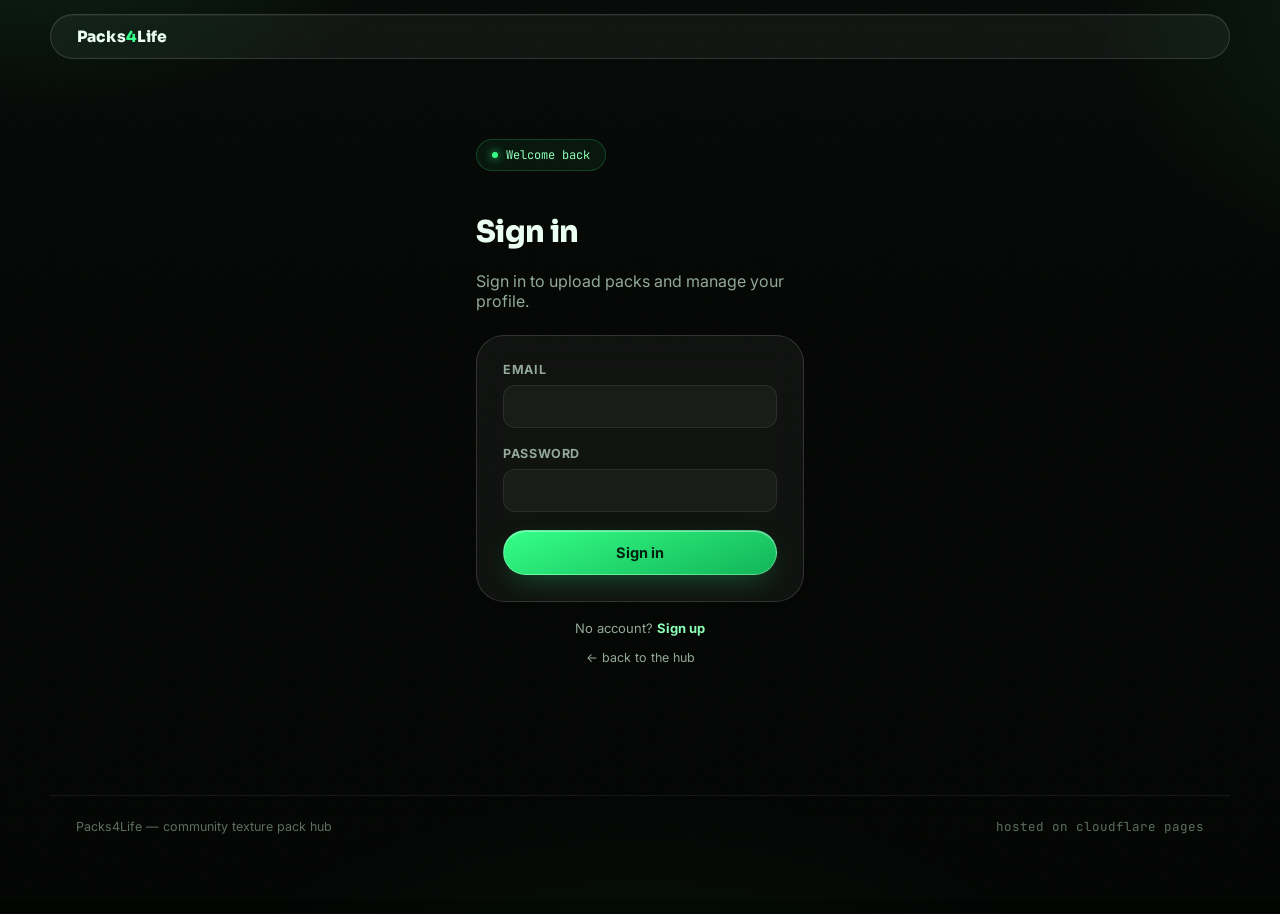
==== commit 5e7554ae: "Design overhaul: thumbnails, categories, YouTube, delete, filters" ====
--- a/login.html
+++ b/login.html
@@ -11,7 +11,6 @@
 <div class="shell">
   <div class="topbar glass">
     <a class="brand" href="/index.html" style="text-decoration:none;">
-      <div class="brand-mark"></div>
       <div class="brand-name">Packs<span>4</span>Life</div>
     </a>
   </div>
--- a/assets/style.css
+++ b/assets/style.css
@@ -352,3 +352,109 @@
   .link-row{ grid-template-columns: 1fr; }
   .foot{ flex-direction:column; gap:8px; text-align:center; }
 }
+
+/* ==========================================================================
+   Pack thumbnails / category tags / YouTube preview & embed
+   ========================================================================== */
+.pack-thumb{
+  border-radius: 10px; object-fit: cover; flex: none;
+  border: 1px solid var(--glass-border-soft); background: rgba(255,255,255,.04);
+}
+.cat-tags{ display:flex; flex-wrap:wrap; gap:6px; margin-top:10px; }
+.cat-tag{
+  padding: 3px 9px; border-radius: 999px; font-size: 10.5px; font-weight:700;
+  color: var(--muted); background: rgba(255,255,255,.05); border: 1px solid var(--glass-border-soft);
+  text-transform: uppercase; letter-spacing:.03em;
+}
+
+.yt-embed{
+  position: relative; width:100%; padding-top: 56.25%; border-radius: var(--radius-md);
+  overflow: hidden; margin-top: 20px; background: rgba(0,0,0,.4); border:1px solid var(--glass-border-soft);
+}
+.yt-embed iframe{ position:absolute; inset:0; width:100%; height:100%; border:0; }
+
+.yt-preview{
+  margin-top: 14px; border-radius: var(--radius-sm); overflow:hidden;
+  border: 1px solid var(--glass-border-soft); background: rgba(0,0,0,.35);
+  display:none;
+}
+.yt-preview.show{ display:block; }
+.yt-preview .yt-preview-inner{ position:relative; width:100%; padding-top:56.25%; }
+.yt-preview iframe{ position:absolute; inset:0; width:100%; height:100%; border:0; }
+
+/* ==========================================================================
+   Image upload wells (avatar / pack thumbnail)
+   ========================================================================== */
+.image-well{ display:flex; align-items:center; gap:16px; }
+.image-well .preview{
+  width:72px; height:72px; border-radius: 16px; flex:none;
+  border: 1px solid var(--glass-border); background: rgba(255,255,255,.04);
+  overflow:hidden; display:flex; align-items:center; justify-content:center;
+}
+.image-well .preview img{ width:100%; height:100%; object-fit:cover; }
+.image-well .preview.round{ border-radius:50%; }
+
+/* ==========================================================================
+   Categories picker (upload form)
+   ========================================================================== */
+.cat-picker{ display:flex; flex-wrap:wrap; gap:8px; }
+.cat-picker label{
+  display:inline-flex; align-items:center; gap:7px;
+  padding: 8px 14px; border-radius: 999px; cursor:pointer;
+  background: var(--glass); border: 1px solid var(--glass-border-soft);
+  font-size: 12.5px; font-weight:600; color: var(--muted);
+  transition: all .16s ease;
+}
+.cat-picker input[type="checkbox"]{ display:none; }
+.cat-picker label:has(input:checked){
+  background: var(--green); border-color: transparent; color:#032011;
+  box-shadow: 0 0 16px var(--green-glow);
+}
+
+.field select{
+  width:100%; padding: 12px 16px; border-radius: var(--radius-sm);
+  background: rgba(255,255,255,.04); border:1px solid var(--glass-border-soft);
+  color: var(--white); font-family: var(--font-body); font-size:14.5px; outline:none;
+  appearance: none; -webkit-appearance:none;
+  background-image: url("data:image/svg+xml,%3Csvg xmlns='http://www.w3.org/2000/svg' width='16' height='16' viewBox='0 0 24 24' fill='none' stroke='%2392a89b' stroke-width='2'%3E%3Cpath d='M6 9l6 6 6-6'/%3E%3C/svg%3E");
+  background-repeat: no-repeat; background-position: right 14px center;
+  transition: border-color .16s ease, background-color .16s ease;
+}
+.field select:focus{ border-color: rgba(53,255,135,.45); background-color: rgba(255,255,255,.06); }
+
+/* ==========================================================================
+   Delete pack button
+   ========================================================================== */
+.btn-danger{ background: rgba(255,90,90,.1); color: #ff9a9a; border-color: rgba(255,90,90,.3); }
+.btn-danger:hover{ background: rgba(255,90,90,.16); border-color: rgba(255,90,90,.5); transform: translateY(-1px); }
+
+/* ==========================================================================
+   Browse-page layout with filter sidebar
+   ========================================================================== */
+.browse-layout{ display:grid; grid-template-columns: 230px 1fr; gap: 28px; align-items:start; }
+.filter-sidebar{
+  position: sticky; top: 90px;
+  border-radius: var(--radius-md); padding: 20px;
+  display:flex; flex-direction:column; gap:22px;
+}
+.filter-group-label{
+  font-family: var(--font-mono); font-size:11px; text-transform:uppercase; letter-spacing:.08em;
+  color: var(--green-soft); margin-bottom:10px; display:block;
+}
+.filter-cats{ display:flex; flex-direction:column; gap:2px; }
+.filter-cats label{
+  display:flex; align-items:center; gap:9px; padding: 7px 6px; border-radius: 8px;
+  font-size:13px; color: var(--muted); cursor:pointer; transition: all .14s ease;
+}
+.filter-cats label:hover{ color: var(--white); background: rgba(255,255,255,.04); }
+.filter-cats input[type="checkbox"]{ accent-color: var(--green); width:15px; height:15px; }
+.filter-clear{
+  font-size:12px; color: var(--muted); text-decoration:underline; cursor:pointer; text-align:left;
+  background:none; border:none; padding:0; font-family: inherit;
+}
+.filter-clear:hover{ color: var(--green-soft); }
+
+@media (max-width: 900px){
+  .browse-layout{ grid-template-columns: 1fr; }
+  .filter-sidebar{ position:static; }
+}
